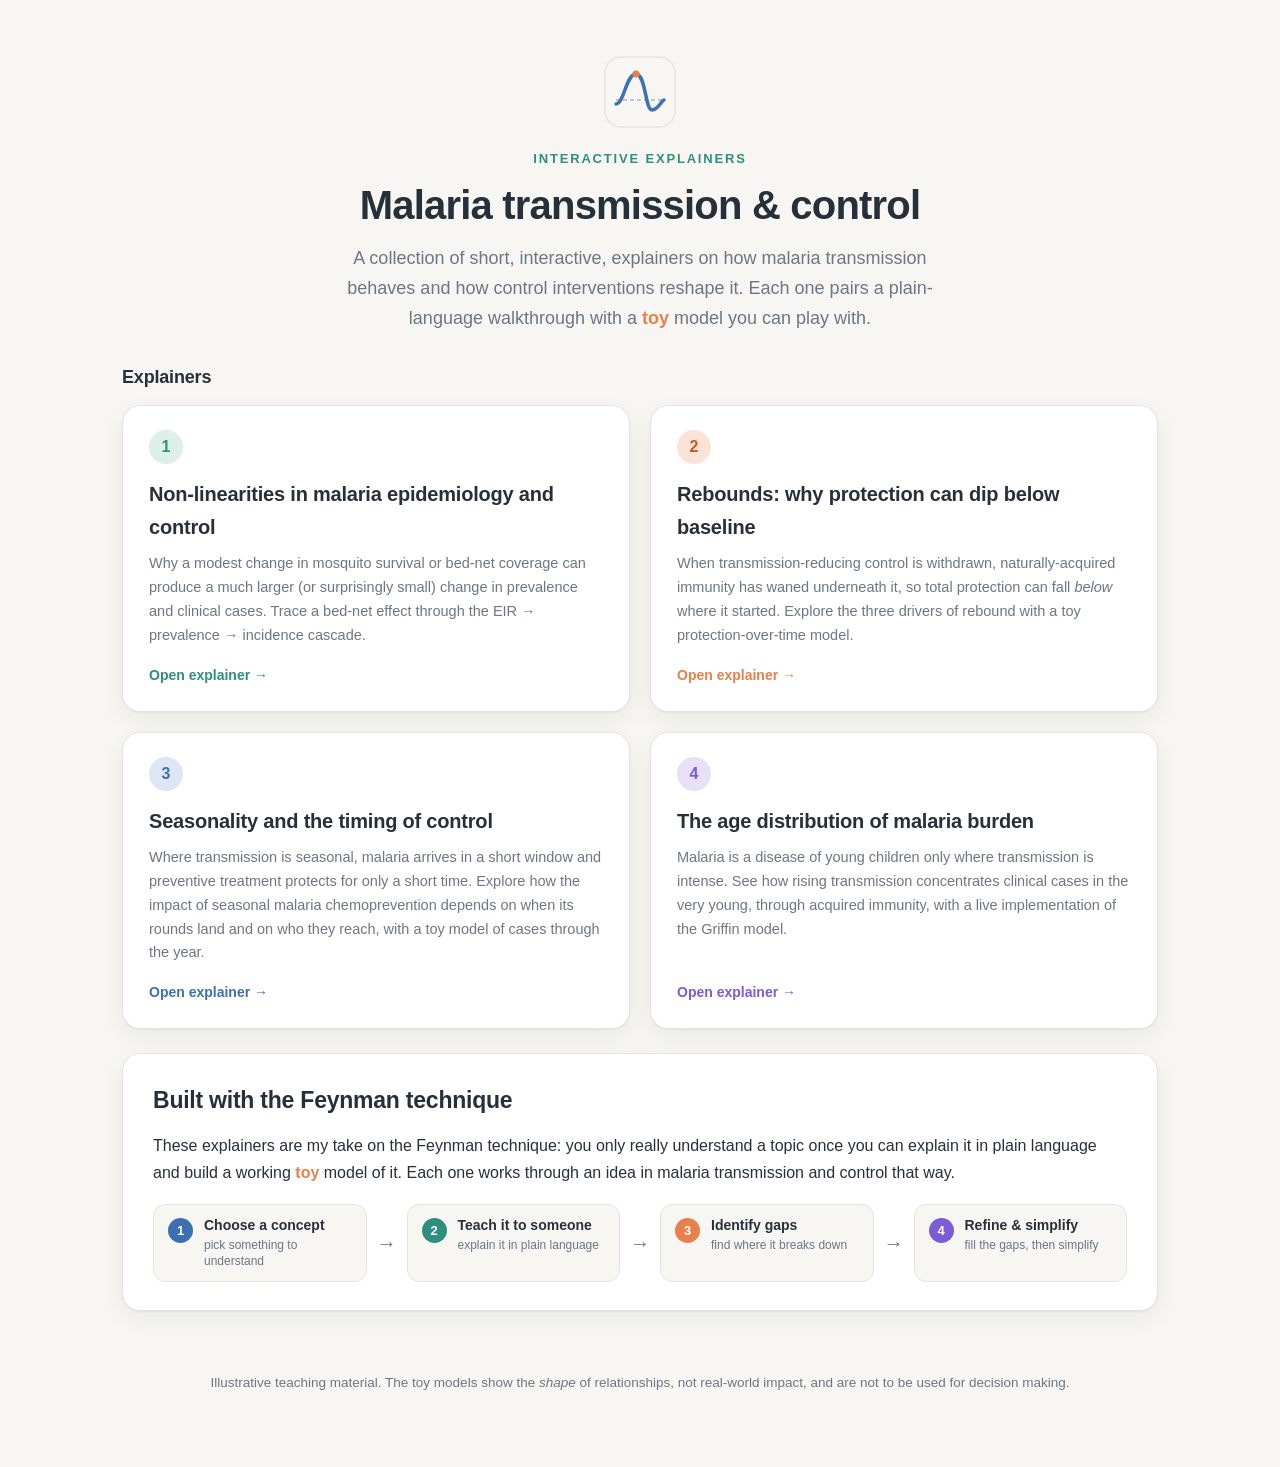
==== index.html @ 275f7ad4 "Add age-distribution explainer (Griffin-model age-burden vs transmission) A fourth interactive expla" ====
<!DOCTYPE html>
<html lang="en">
<head>
<meta charset="UTF-8">
<meta name="viewport" content="width=device-width, initial-scale=1.0">
<title>Malaria modelling explainers</title>
<link rel="icon" href="favicon.svg" type="image/svg+xml">
<link rel="stylesheet" href="styles.css">
</head>
<body>

<header class="hero">
  <svg class="hero-logo" viewBox="0 0 72 72" role="img" aria-label="Malaria explainers logo: a curve rising to a peak then dipping below a baseline">
    <rect x="1" y="1" width="70" height="70" rx="16" fill="none" stroke="var(--line)" stroke-width="1.5"/>
    <line x1="12" y1="44" x2="60" y2="44" stroke="var(--muted)" stroke-width="1.5" stroke-dasharray="4 3" opacity=".5"/>
    <path d="M12,48 C20,48 22,18 32,18 C42,18 41,54 48,54 C54,54 58,44 60,44" fill="none" stroke="var(--blue)" stroke-width="3.5" stroke-linecap="round"/>
    <circle cx="32" cy="18" r="3.6" fill="var(--warm)"/>
  </svg>
  <p class="kicker">Interactive explainers</p>
  <h1>Malaria transmission &amp; control</h1>
  <p class="lede">A collection of short, interactive, explainers on how malaria transmission behaves and how control interventions reshape it. Each one pairs a plain-language walkthrough with a <strong style="color:var(--warm)">toy</strong> model you can play with.</p>
</header>

<div class="wrapwide">

  <h2 class="lessons-h">Explainers</h2>
  <div class="lessons">

    <a class="lesson-card" href="nonlinearities.html">
      <div class="lc-num">1</div>
      <h2>Non-linearities in malaria epidemiology and control</h2>
      <p>Why a modest change in mosquito survival or bed-net coverage can produce a much larger (or surprisingly small) change in prevalence and clinical cases. Trace a bed-net effect through the EIR → prevalence → incidence cascade.</p>
      <span class="go">Open explainer →</span>
    </a>

    <a class="lesson-card warm" href="rebounds.html">
      <div class="lc-num">2</div>
      <h2>Rebounds: why protection can dip below baseline</h2>
      <p>When transmission-reducing control is withdrawn, naturally-acquired immunity has waned underneath it, so total protection can fall <em>below</em> where it started. Explore the three drivers of rebound with a toy protection-over-time model.</p>
      <span class="go">Open explainer →</span>
    </a>

    <a class="lesson-card blue" href="seasonality.html">
      <div class="lc-num">3</div>
      <h2>Seasonality and the timing of control</h2>
      <p>Where transmission is seasonal, malaria arrives in a short window and preventive treatment protects for only a short time. Explore how the impact of seasonal malaria chemoprevention depends on when its rounds land and on who they reach, with a toy model of cases through the year.</p>
      <span class="go">Open explainer →</span>
    </a>

    <a class="lesson-card clin" href="age-distribution.html">
      <div class="lc-num">4</div>
      <h2>The age distribution of malaria burden</h2>
      <p>Malaria is a disease of young children only where transmission is intense. See how rising transmission concentrates clinical cases in the very young, through acquired immunity, with a live implementation of the Griffin model.</p>
      <span class="go">Open explainer →</span>
    </a>

  </div>

  <section class="card" style="margin-top:24px">
    <h2>Built with the Feynman technique</h2>
    <p>These explainers are my take on the Feynman technique: you only really understand a topic once you can explain it in plain language and build a working <strong style="color:var(--warm)">toy</strong> model of it. Each one works through an idea in malaria transmission and control that way.</p>
    <div class="feynman">
      <div class="fstep"><span class="fnum" style="background:var(--blue)">1</span><div><b>Choose a concept</b><span>pick something to understand</span></div></div>
      <div class="farrow">→</div>
      <div class="fstep"><span class="fnum" style="background:var(--accent)">2</span><div><b>Teach it to someone</b><span>explain it in plain language</span></div></div>
      <div class="farrow">→</div>
      <div class="fstep"><span class="fnum" style="background:var(--warm)">3</span><div><b>Identify gaps</b><span>find where it breaks down</span></div></div>
      <div class="farrow">→</div>
      <div class="fstep"><span class="fnum" style="background:var(--clin)">4</span><div><b>Refine &amp; simplify</b><span>fill the gaps, then simplify</span></div></div>
    </div>
  </section>
</div>

<footer>
  <p>Illustrative teaching material. The toy models show the <em>shape</em> of relationships, not real-world impact, and are not to be used for decision making.</p>
</footer>

</body>
</html>
---- styles.css ----
:root{
  --bg:#f7f6f2;
  --card:#ffffff;
  --ink:#26303b;
  --muted:#6b7785;
  --line:#e7e4dc;
  --accent:#2f8f7e;
  --accent-soft:#dcefe9;
  --warm:#e8804b;         /* current-state marker */
  --warm-soft:#fbe3d6;
  --blue:#3d6fb4;         /* transmission / EIR */
  --blue-soft:#dde7f3;
  --clin:#7b5bd6;         /* clinical incidence */
  --clin-soft:#e7e0f7;
  --danger:#d1495b;       /* rebound / dip below baseline */
  --danger-soft:#f6dbe0;
  --shadow:0 1px 2px rgba(20,30,40,.05),0 8px 24px rgba(20,30,40,.06);
  --radius:18px;
  --maxw:760px;
}
*{box-sizing:border-box}
html{scroll-behavior:smooth}
body{margin:0;font-family:-apple-system,BlinkMacSystemFont,"Segoe UI",Roboto,Helvetica,Arial,sans-serif;
  background:var(--bg);color:var(--ink);line-height:1.65;-webkit-font-smoothing:antialiased}
.wrap{max-width:var(--maxw);margin:0 auto;padding:0 22px}
.wrapwide{max-width:1080px;margin:0 auto;padding:0 22px}
header.hero{text-align:center;padding:56px 22px 24px}
.hero-logo{display:block;width:72px;height:72px;margin:0 auto 20px}
.kicker{text-transform:uppercase;letter-spacing:.14em;font-size:13px;font-weight:700;color:var(--accent);margin-bottom:14px}
h1{font-size:clamp(27px,4.6vw,40px);line-height:1.12;margin:0 0 16px;font-weight:800;letter-spacing:-.02em}
.lede{font-size:18px;color:var(--muted);max-width:620px;margin:0 auto}
section{margin:30px 0}
.card{background:var(--card);border:1px solid var(--line);border-radius:var(--radius);
  padding:28px 30px;box-shadow:var(--shadow);margin-bottom:24px}
h2{font-size:23px;margin:0 0 6px;font-weight:750;letter-spacing:-.01em;display:flex;align-items:center;gap:12px}
.num{flex:none;width:34px;height:34px;border-radius:50%;background:var(--accent-soft);color:var(--accent);
  display:grid;place-items:center;font-size:16px;font-weight:800}
h2 + .sub{color:var(--muted);margin:2px 0 18px 46px;font-size:16px}
h3{font-size:15px;font-weight:750;margin:22px 0 4px;letter-spacing:.01em;text-transform:uppercase;
  font-size:12.5px;letter-spacing:.08em;color:var(--accent)}
p{margin:13px 0}
.muted{color:var(--muted)}
.var{font-style:italic;font-family:Georgia,"Times New Roman",serif}
strong{font-weight:700}
canvas{width:100%;display:block}
.pill{display:inline-block;background:var(--accent-soft);color:var(--accent);
  padding:1px 9px;border-radius:999px;font-size:13px;font-weight:700;white-space:nowrap}
.pill.warm{background:var(--warm-soft);color:#c45a25}
.pill.blue{background:var(--blue-soft);color:#345f9c}

.eqline{font-family:Georgia,"Times New Roman",serif;font-size:16px;background:#f4f2ec;border:1px solid var(--line);
  border-radius:10px;padding:14px 16px;margin:16px 0;text-align:center}
.frac{display:inline-flex;flex-direction:column;align-items:center;vertical-align:middle;margin:0 5px}
.frac > span{display:block;padding:1px 10px}
.frac .den{border-top:2px solid var(--ink)}
sup{font-size:.7em}

/* ---- Ross–Macdonald formula (section 1) ---- */
.formula{background:linear-gradient(180deg,#fbfaf7,#f4f2ec);border:1px solid var(--line);border-radius:14px;
  padding:26px 20px;text-align:center;margin:18px 0 8px;font-size:22px}
.eq{display:inline-flex;align-items:center;gap:8px;font-family:Georgia,"Times New Roman",serif}
.r0{display:inline-block;position:relative}
.r0 sub{font-size:.6em;font-style:normal;line-height:0;position:relative;bottom:-.28em;margin-left:1px;
  font-family:-apple-system,"Segoe UI",Roboto,Arial,sans-serif}
.legend{display:grid;grid-template-columns:repeat(auto-fit,minmax(180px,1fr));gap:10px 24px;margin-top:20px;
  list-style:none;padding:0;font-size:15px}
.legend li{display:flex;gap:10px}
.legend .sym{font-family:Georgia,serif;font-style:italic;font-weight:700;color:var(--accent);min-width:24px}
.highlight-term{color:var(--warm);font-weight:700}
.hl-bite{color:var(--warm);font-weight:700}
.caption{font-size:13.5px;color:var(--muted);margin-top:14px}
.chartbox{float:right;width:330px;max-width:46%;margin:2px 0 10px 22px}
.chartbox .caption{margin-top:6px;font-size:12px}
@media(max-width:560px){.chartbox{float:none;width:100%;max-width:none;margin:10px 0}}
/* concept 2: text and the decay chart as two balanced columns, so a short body
   doesn't leave a tall gap beside the floated chart. Stacks below 760px, where a
   two-column split would leave the text column too narrow to read comfortably. */
.c2cols{display:grid;grid-template-columns:1fr 300px;gap:26px;align-items:center}
.c2cols .chartbox{float:none;width:auto;max-width:none;margin:0}
@media(max-width:760px){
  .c2cols{grid-template-columns:1fr;gap:4px}
  .c2cols .chartbox{max-width:420px;margin-top:8px}
}

/* ---- controls ---- */
.controls{display:grid;grid-template-columns:1fr 1fr;gap:16px;margin-bottom:4px}
@media(max-width:620px){.controls{grid-template-columns:1fr}}
.slider-block{border-radius:14px;padding:16px 20px}
.slider-block.eir{background:var(--blue-soft)}
.slider-block.cov{background:var(--accent-soft)}
.slider-top{display:flex;justify-content:space-between;align-items:baseline;margin-bottom:8px}
.slider-top .label{font-weight:700;font-size:15px}
.slider-top .val{font-size:26px;font-weight:800}
.slider-block.eir .val{color:var(--blue)}
.slider-block.cov .val{color:var(--accent)}
.slider-sub{font-size:12.5px;margin-top:6px}
input[type=range]{-webkit-appearance:none;appearance:none;width:100%;height:8px;border-radius:999px;outline:none;margin:4px 0}
input[type=range]::-webkit-slider-thumb{-webkit-appearance:none;appearance:none;width:24px;height:24px;border-radius:50%;
  background:#fff;cursor:pointer;box-shadow:0 2px 6px rgba(0,0,0,.18)}
input[type=range]::-moz-range-thumb{width:20px;height:20px;border-radius:50%;background:#fff;cursor:pointer}
input[type=range]:focus-visible{outline:2px solid var(--ink);outline-offset:4px}
#eir0{background:linear-gradient(90deg,var(--blue) 0%,var(--blue) var(--fill,0%),#c7d6ec var(--fill,0%),#c7d6ec 100%)}
#eir0::-webkit-slider-thumb{border:3px solid var(--blue)} #eir0::-moz-range-thumb{border:3px solid var(--blue)}
#use{background:linear-gradient(90deg,var(--accent) 0%,var(--accent) var(--fill,0%),#c7e0d8 var(--fill,0%),#c7e0d8 100%)}
#use::-webkit-slider-thumb{border:3px solid var(--accent)} #use::-moz-range-thumb{border:3px solid var(--accent)}

.readouts{display:grid;grid-template-columns:repeat(auto-fit,minmax(140px,1fr));gap:12px;margin:18px 0 4px}
.readout{background:var(--bg);border:1px solid var(--line);border-radius:12px;padding:12px 14px;text-align:center}
.readout .v{font-size:23px;font-weight:800;line-height:1.1}
.readout .l{font-size:12px;color:var(--muted);margin-top:3px}

.plots{display:grid;grid-template-columns:repeat(3,1fr);gap:16px 18px;margin-top:22px;align-items:start}
@media(max-width:860px){.plots{grid-template-columns:repeat(2,1fr);gap:22px}}
@media(max-width:520px){.plots{grid-template-columns:1fr}}
.panel{min-width:0}
.panel-h{font-size:14px;font-weight:750;margin:0 0 4px;display:flex;align-items:center;gap:8px}
.panel-h .step{flex:none;width:22px;height:22px;border-radius:50%;display:grid;place-items:center;
  font-size:12px;font-weight:800;color:#fff}
.pcap{font-size:12px;color:var(--muted);margin:8px 0 0;line-height:1.5}
.note{font-size:13.5px;color:var(--muted);border-left:3px solid var(--line);padding:6px 0 6px 14px;margin:18px 0;line-height:1.6}
.note p{margin:8px 0}
.note ul{margin:8px 0;padding-left:18px}
.note ol.refs{margin:8px 0 0;padding-left:22px}
.note ol.refs li{margin:0 0 7px}
.note li{margin:6px 0}
.note strong{color:var(--ink)}
footer{text-align:center;padding:24px 22px 60px;color:var(--muted);font-size:13.5px}
a{color:var(--accent)}
sup.cite{line-height:0}
sup.cite a{text-decoration:none;font-weight:700;padding:0 1px}

/* ============================================================
   Hub landing page (index.html)
   ============================================================ */
.lessons{display:grid;grid-template-columns:repeat(2,1fr);gap:20px;margin-top:8px}
@media(max-width:720px){.lessons{grid-template-columns:1fr}}
a.lesson-card{display:flex;flex-direction:column;text-decoration:none;color:inherit;
  background:var(--card);border:1px solid var(--line);border-radius:var(--radius);
  padding:24px 26px;box-shadow:var(--shadow);transition:transform .12s ease,box-shadow .12s ease}
a.lesson-card:hover{transform:translateY(-3px);box-shadow:0 2px 4px rgba(20,30,40,.06),0 14px 34px rgba(20,30,40,.10)}
.lesson-card .lc-num{width:34px;height:34px;border-radius:50%;background:var(--accent-soft);color:var(--accent);
  display:grid;place-items:center;font-size:16px;font-weight:800;margin-bottom:14px}
.lesson-card h2{font-size:20px;display:block;margin:0 0 8px}
.lesson-card p{font-size:14.5px;color:var(--muted);margin:0 0 16px}
.lesson-card .go{margin-top:auto;font-weight:700;color:var(--accent);font-size:14px}
.lesson-card.soon{opacity:.7;cursor:default;box-shadow:none;border-style:dashed}
.lesson-card.soon:hover{transform:none;box-shadow:none}
.lesson-card.soon .lc-num{background:var(--line);color:var(--muted)}
.lesson-card.warm .lc-num{background:var(--warm-soft);color:#c45a25}
.lesson-card.warm .go{color:var(--warm)}
.lesson-card.blue .lc-num{background:var(--blue-soft);color:var(--blue)}
.lesson-card.blue .go{color:var(--blue)}
.lesson-card.clin .lc-num{background:var(--clin-soft);color:var(--clin)}
.lesson-card.clin .go{color:var(--clin)}
.crumb{max-width:1080px;margin:0 auto;padding:18px 22px 0}
.crumb a{font-weight:700;font-size:14px;text-decoration:none}
.lessons-h{font-size:18px;margin:6px 0 12px;color:var(--ink)}

/* Feynman-technique flow schematic */
.feynman{display:flex;align-items:stretch;gap:10px;margin-top:18px}
.fstep{flex:1 1 0;min-width:0;display:flex;gap:11px;align-items:flex-start;
  background:var(--bg);border:1px solid var(--line);border-radius:12px;padding:12px 14px}
.fstep b{display:block;font-size:14px;line-height:1.25}
.fstep div span{display:block;font-size:12px;color:var(--muted);margin-top:2px;line-height:1.35}
.fstep .fnum{flex:none;width:25px;height:25px;border-radius:50%;display:grid;place-items:center;
  line-height:1;font-weight:800;font-size:13px;color:#fff;margin-top:1px}
.farrow{flex:none;display:flex;align-items:center;color:var(--muted);font-size:20px;font-weight:700}
@media(max-width:760px){
  .feynman{flex-direction:column;align-items:stretch}
  .fstep{flex:0 0 auto}
  .farrow{transform:rotate(90deg);align-self:center;margin:-2px 0}
}

/* ============================================================
   Rebounds lesson (rebounds.html)
   ============================================================ */
/* triangle diagram */
.triangle-wrap{margin:14px 0 4px}
.triangle-wrap svg{width:100%;height:auto;display:block;max-width:680px;margin:0 auto}
.tri-corner{cursor:pointer;outline:none}
.tri-corner text{font-family:-apple-system,"Segoe UI",Roboto,Arial,sans-serif}
.tri-corner:hover .tri-lab,.tri-corner:focus-visible .tri-lab{text-decoration:underline}
.tri-lab{font-size:18px;font-weight:800}
.tri-sub{font-size:13.5px;font-weight:500;fill:var(--muted)}

/* clean fact list for the driver mechanisms */
.facts{margin:12px 0;padding-left:20px}
.facts li{margin:8px 0;line-height:1.6}
.facts li b{color:var(--ink)}

/* three-column control grid (collapses on tablet/phone) */
.controls.controls3{grid-template-columns:1fr 1fr 1fr;align-items:start}
@media(max-width:760px){.controls.controls3{grid-template-columns:1fr}}

/* rebound slider colours */
.slider-block.base{background:var(--blue-soft)}
.slider-block.ctrl{background:var(--accent-soft)}
.slider-block.loss{background:var(--warm-soft)}
.slider-block.base .val{color:var(--blue)}
.slider-block.ctrl .val{color:var(--accent)}
.slider-block.loss .val{color:#c45a25}
.subslider{margin-top:14px}
.subslider .slider-top .val{font-size:20px}
#trans{background:linear-gradient(90deg,var(--blue) 0%,var(--blue) var(--fill,0%),#c7d6ec var(--fill,0%),#c7d6ec 100%)}
#trans::-webkit-slider-thumb{border:3px solid var(--blue)} #trans::-moz-range-thumb{border:3px solid var(--blue)}
#strength,#duration{background:linear-gradient(90deg,var(--accent) 0%,var(--accent) var(--fill,0%),#c7e0d8 var(--fill,0%),#c7e0d8 100%)}
#strength::-webkit-slider-thumb,#duration::-webkit-slider-thumb{border:3px solid var(--accent)}
#strength::-moz-range-thumb,#duration::-moz-range-thumb{border:3px solid var(--accent)}
#loss{background:linear-gradient(90deg,var(--warm) 0%,var(--warm) var(--fill,0%),#f4cdb6 var(--fill,0%),#f4cdb6 100%)}
#loss::-webkit-slider-thumb{border:3px solid var(--warm)} #loss::-moz-range-thumb{border:3px solid var(--warm)}

/* rebound indicator box */
.rebound-indicator{display:flex;align-items:center;gap:14px;margin:18px 0 4px;
  border:1px solid var(--line);border-radius:14px;padding:16px 20px;background:var(--bg);
  transition:background .15s ease,border-color .15s ease}
@media(max-width:520px){.rebound-indicator{flex-direction:column;align-items:flex-start;gap:8px}}
.rebound-indicator.lvl-none{background:var(--accent-soft);border-color:#bfe0d8}
.rebound-indicator.lvl-mild{background:var(--warm-soft);border-color:#f1c4a8}
.rebound-indicator.lvl-strong{background:var(--danger-soft);border-color:#e9b6bf}
.rebound-indicator .rb-msg{font-size:15px;font-weight:600}
.rebound-indicator.lvl-none .rb-msg{color:var(--accent)}
.rebound-indicator.lvl-mild .rb-msg{color:#c45a25}
.rebound-indicator.lvl-strong .rb-msg{color:var(--danger)}
.rebound-chip{display:inline-block;font-size:14px;font-weight:800;padding:6px 16px;border-radius:999px;white-space:nowrap;flex:none}
.chip-none{background:#fff;color:var(--accent)}
.chip-mild{background:#fff;color:#c45a25}
.chip-strong{background:#fff;color:var(--danger)}

/* chart panel labels */
.chart-label{font-size:13px;font-weight:750;color:var(--ink);margin:20px 0 4px}
.chart-label .muted{font-weight:500}

/* side-by-side chart panels */
.chart-grid{display:grid;grid-template-columns:1fr 1fr;gap:8px 26px;align-items:start;margin-top:6px}
@media(max-width:760px){.chart-grid{grid-template-columns:1fr}}
.chart-grid .chart-label{margin-top:6px}

/* legend swatches */
.rb-legend{display:flex;flex-wrap:wrap;gap:6px 18px;font-size:13px;margin:14px 0 0}
.rb-legend span{display:inline-flex;align-items:center;gap:7px}
.rb-legend i{width:14px;height:14px;border-radius:4px;display:inline-block}

/* ============================================================
   Seasonality lesson (seasonality.html)
   ============================================================ */
/* three control blocks: season (blue), SMC schedule (accent), coverage (warm) */
.slider-block.season{background:var(--blue-soft)}
.slider-block.smc{background:var(--accent-soft)}
.slider-block.cover{background:var(--warm-soft)}
.slider-block.season .val{color:var(--blue)}
.slider-block.smc .val{color:var(--accent)}
.slider-block.cover .val{color:#c45a25}
/* the seasonality value is a word ("highly seasonal"), not a number: keep it on one
   line at a size that sits with the label rather than dwarfing it */
.slider-block.season > .slider-top .val{font-size:16px;white-space:nowrap}
#seasonality,#peakday{background:linear-gradient(90deg,var(--blue) 0%,var(--blue) var(--fill,0%),#c7d6ec var(--fill,0%),#c7d6ec 100%)}
#seasonality::-webkit-slider-thumb,#peakday::-webkit-slider-thumb{border:3px solid var(--blue)}
#seasonality::-moz-range-thumb,#peakday::-moz-range-thumb{border:3px solid var(--blue)}
#nrounds,#spacing,#firstround{background:linear-gradient(90deg,var(--accent) 0%,var(--accent) var(--fill,0%),#c7e0d8 var(--fill,0%),#c7e0d8 100%)}
#nrounds::-webkit-slider-thumb,#spacing::-webkit-slider-thumb,#firstround::-webkit-slider-thumb{border:3px solid var(--accent)}
#nrounds::-moz-range-thumb,#spacing::-moz-range-thumb,#firstround::-moz-range-thumb{border:3px solid var(--accent)}
#coverage{background:linear-gradient(90deg,var(--warm) 0%,var(--warm) var(--fill,0%),#f4cdb6 var(--fill,0%),#f4cdb6 100%)}
#coverage::-webkit-slider-thumb{border:3px solid var(--warm)} #coverage::-moz-range-thumb{border:3px solid var(--warm)}

/* segmented "who is reached" toggle */
/* visually hidden, still announced by screen readers (used for debounced readout updates) */
.sr-only{position:absolute;width:1px;height:1px;padding:0;margin:-1px;overflow:hidden;clip:rect(0,0,0,0);white-space:nowrap;border:0}
.seg-label{font-size:15px;font-weight:700;margin:16px 0 6px;color:var(--ink)}
.seg{display:flex;gap:4px;background:rgba(255,255,255,.7);border:1px solid #f0c9b3;
  border-radius:10px;padding:4px}
.seg-btn{flex:1 1 0;min-width:0;border:none;background:transparent;cursor:pointer;
  font-family:inherit;font-size:12.5px;font-weight:700;color:var(--muted);
  padding:8px 6px;border-radius:7px;line-height:1.2;transition:background .12s ease,color .12s ease}
.seg-btn:hover{background:rgba(255,255,255,.6);color:#c45a25}
.seg-btn.active{background:#fff;color:#c45a25;box-shadow:0 1px 3px rgba(20,30,40,.14)}
.seg-btn:focus-visible{outline:2px solid var(--warm);outline-offset:2px}

/* "optimise timing" button: searches start-day + spacing for maximum cases averted */
.opt-btn{margin-top:14px;width:100%;border:none;cursor:pointer;font-family:inherit;
  font-size:13px;font-weight:700;color:#fff;background:var(--accent);
  padding:10px 12px;border-radius:9px;line-height:1.2;
  transition:filter .12s ease,opacity .12s ease}
.opt-btn:hover{filter:brightness(.93)}
.opt-btn:disabled{opacity:.6;cursor:default}
.opt-btn:focus-visible{outline:2px solid var(--accent);outline-offset:2px}
/* pulse the "cases averted" readout when the search settles */
@keyframes readoutFlash{0%{transform:scale(1)}40%{transform:scale(1.12)}100%{transform:scale(1)}}
.readout.flash{animation:readoutFlash .5s ease}

/* ============================================================
   Age-distribution explainer (age-distribution.html)
   ============================================================ */
/* single transmission-intensity slider (blue). A distinct class from .eir so the word-value
   sizing here does not affect the numeric .eir slider on the nonlinearities page. */
.slider-block.intensity{background:var(--blue-soft)}
.slider-block.intensity .val{color:var(--blue);font-size:16px;white-space:nowrap}
#intensity{background:linear-gradient(90deg,var(--blue) 0%,var(--blue) var(--fill,0%),#c7d6ec var(--fill,0%),#c7d6ec 100%)}
#intensity::-webkit-slider-thumb{border:3px solid var(--blue)} #intensity::-moz-range-thumb{border:3px solid var(--blue)}
/* U5 / 5-15 / 15+ case-share bar (second visualisation) */
.agebar{display:flex;height:46px;border-radius:12px;overflow:hidden;border:1px solid var(--line);margin:6px 0 0}
.agebar .seg{display:flex;align-items:center;justify-content:center;color:#fff;font-weight:800;font-size:14px;
  min-width:0;overflow:hidden;white-space:nowrap;transition:width .18s ease;
  text-shadow:0 1px 2px rgba(0,0,0,.35)}   /* lift the white % labels clear of WCAG AA on the mid-tone bands */
.agebar .seg + .seg{border-left:1px solid #fff}   /* crisp divider between adjacent bands */
.agebar .seg.u5{background:#c45a25}                /* darker warm: clears white-text contrast, matches the U5 readout */
.agebar .seg.mid{background:var(--accent)}
.agebar .seg.ad{background:var(--blue)}
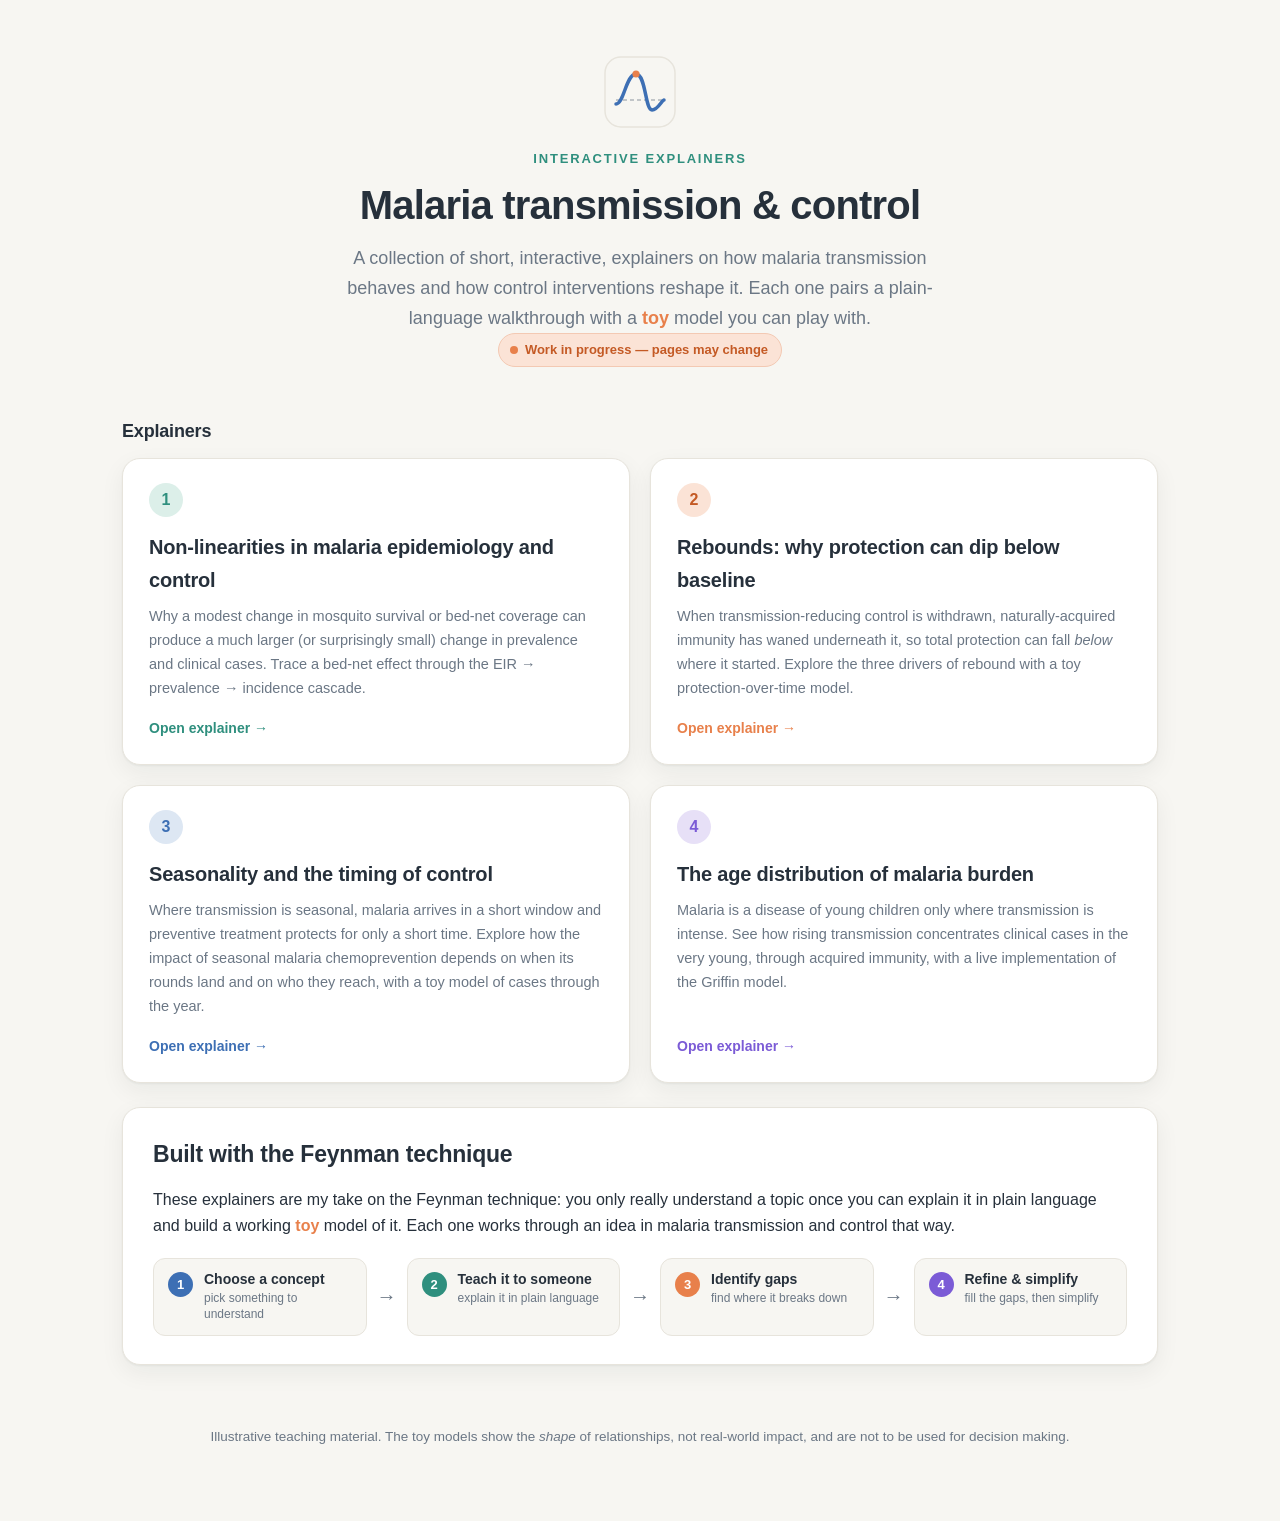
==== commit 07595f69: "Flag work-in-progress status and mark the toy models as illustrative Add a "Work in progress — pages" ====
--- a/index.html
+++ b/index.html
@@ -19,6 +19,9 @@
   <p class="kicker">Interactive explainers</p>
   <h1>Malaria transmission &amp; control</h1>
   <p class="lede">A collection of short, interactive, explainers on how malaria transmission behaves and how control interventions reshape it. Each one pairs a plain-language walkthrough with a <strong style="color:var(--warm)">toy</strong> model you can play with.</p>
+  <a class="wip-badge" href="https://github.com/pwinskill/malaria-explainers/commits/main" target="_blank" rel="noopener" title="These explainers are actively being worked on — see the latest changes on GitHub">
+    <span class="dot" aria-hidden="true"></span>Work in progress — pages may change
+  </a>
 </header>
 
 <div class="wrapwide">
--- a/styles.css
+++ b/styles.css
@@ -48,6 +48,32 @@
 .pill.warm{background:var(--warm-soft);color:#c45a25}
 .pill.blue{background:var(--blue-soft);color:#345f9c}
 
+/* work-in-progress status badge (landing hero): a soft-warm pill with a live dot */
+.wip-badge{display:inline-flex;align-items:center;gap:7px;margin:0 auto 20px;
+  background:var(--warm-soft);color:#c45a25;border:1px solid #f3c9b3;
+  padding:5px 13px 5px 11px;border-radius:999px;font-size:13px;font-weight:700;
+  text-decoration:none;white-space:nowrap;transition:filter .15s}
+.wip-badge:hover{filter:brightness(.97)}
+.wip-badge .dot{width:8px;height:8px;border-radius:50%;background:var(--warm);flex:none;
+  box-shadow:0 0 0 0 rgba(232,128,75,.55);animation:wipPulse 2.4s ease-out infinite}
+@keyframes wipPulse{0%{box-shadow:0 0 0 0 rgba(232,128,75,.5)}
+  70%{box-shadow:0 0 0 7px rgba(232,128,75,0)}100%{box-shadow:0 0 0 0 rgba(232,128,75,0)}}
+@media (prefers-reduced-motion:reduce){.wip-badge .dot{animation:none}}
+
+/* illustrative-only tag pinned to each explainer's interactive toy card */
+.card.toy{position:relative}
+.toy-tag{position:absolute;top:26px;right:28px;z-index:2;
+  display:inline-flex;align-items:center;gap:6px;
+  background:var(--warm-soft);color:#c45a25;border:1px solid #f3c9b3;
+  padding:3px 11px;border-radius:999px;font-size:11.5px;font-weight:700;
+  letter-spacing:.01em;white-space:nowrap}
+.toy-tag::before{content:"";width:6px;height:6px;border-radius:50%;background:var(--warm);flex:none}
+.card.toy > h2{padding-right:240px}
+@media(max-width:640px){
+  .toy-tag{position:static;margin:0 0 12px}
+  .card.toy > h2{padding-right:0}
+}
+
 .eqline{font-family:Georgia,"Times New Roman",serif;font-size:16px;background:#f4f2ec;border:1px solid var(--line);
   border-radius:10px;padding:14px 16px;margin:16px 0;text-align:center}
 .frac{display:inline-flex;flex-direction:column;align-items:center;vertical-align:middle;margin:0 5px}
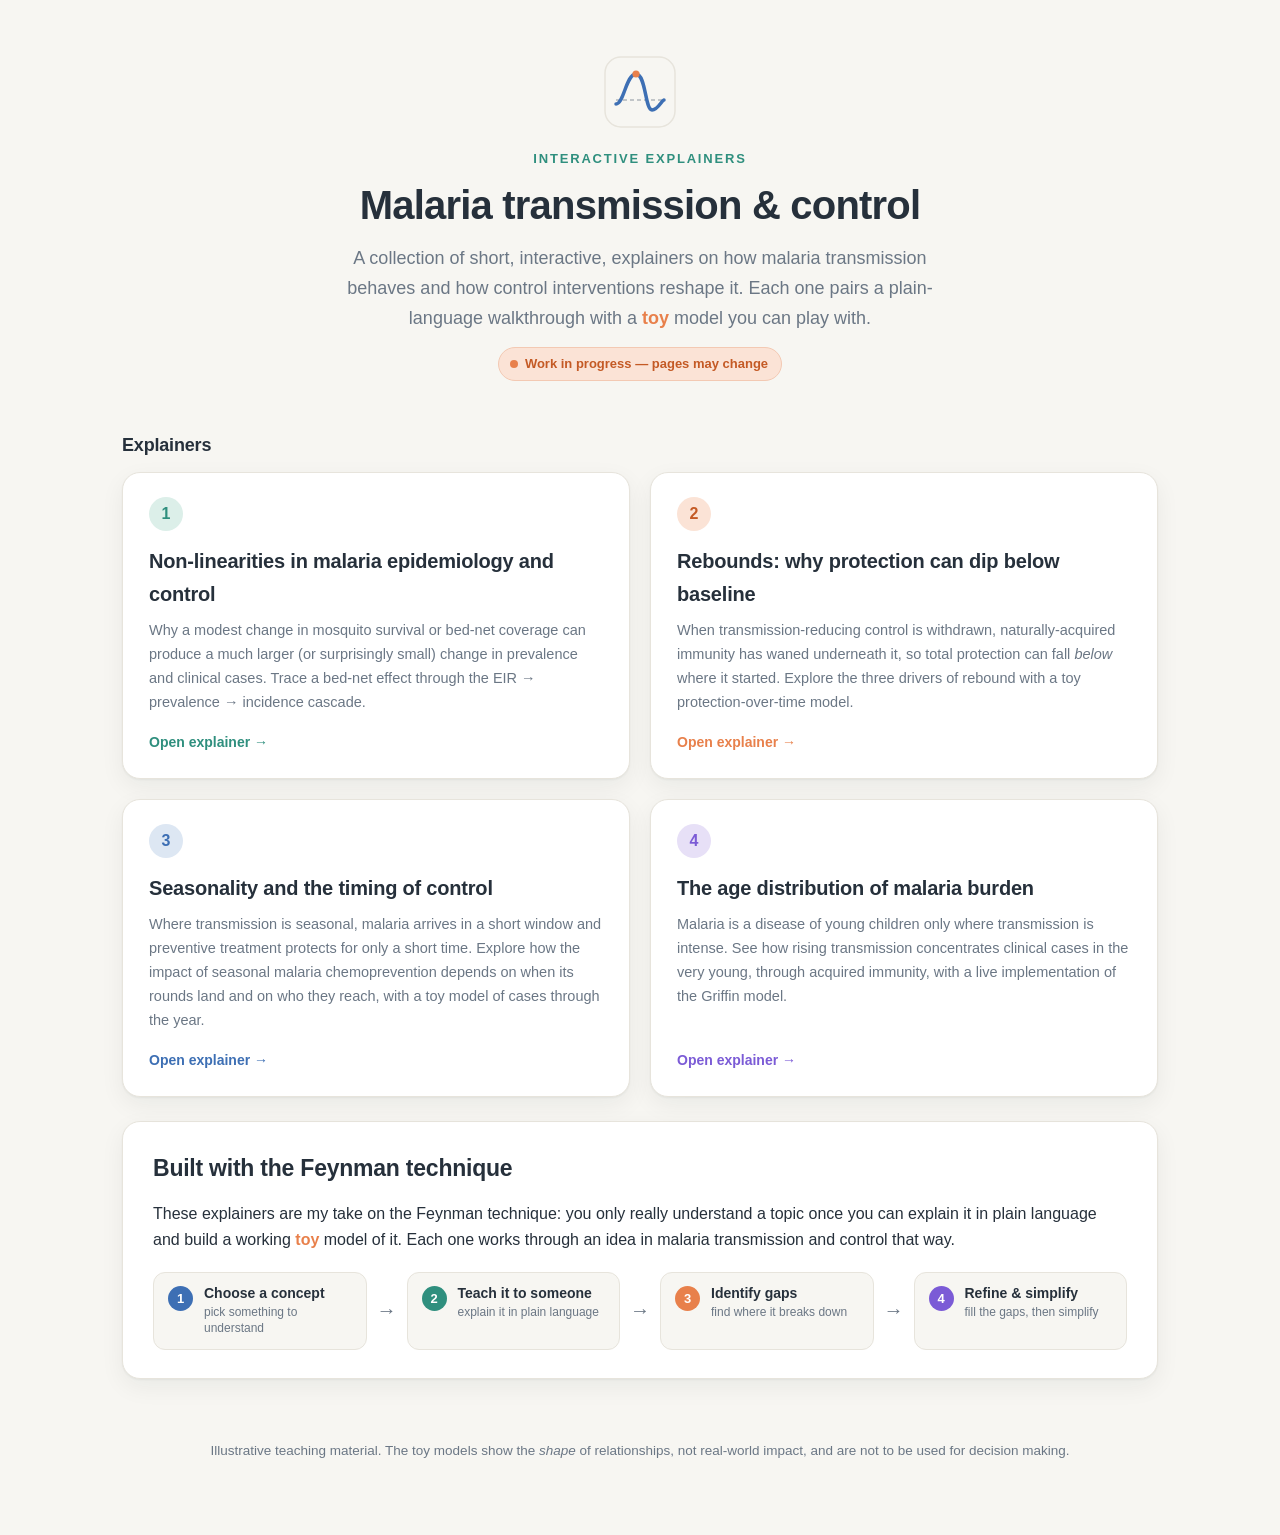
==== commit ec953b84: "Add GoatCounter visitor analytics to all pages Insert the GoatCounter beacon snippet into the <head>" ====
--- a/index.html
+++ b/index.html
@@ -6,6 +6,9 @@
 <title>Malaria modelling explainers</title>
 <link rel="icon" href="favicon.svg" type="image/svg+xml">
 <link rel="stylesheet" href="styles.css">
+<!-- GoatCounter: privacy-friendly, cookieless visitor counts -->
+<script data-goatcounter="https://pwinskill.goatcounter.com/count"
+        async src="//gc.zgo.at/count.js"></script>
 </head>
 <body>
 
--- a/styles.css
+++ b/styles.css
@@ -49,7 +49,7 @@
 .pill.blue{background:var(--blue-soft);color:#345f9c}
 
 /* work-in-progress status badge (landing hero): a soft-warm pill with a live dot */
-.wip-badge{display:inline-flex;align-items:center;gap:7px;margin:0 auto 20px;
+.wip-badge{display:inline-flex;align-items:center;gap:7px;margin:14px auto 20px;
   background:var(--warm-soft);color:#c45a25;border:1px solid #f3c9b3;
   padding:5px 13px 5px 11px;border-radius:999px;font-size:13px;font-weight:700;
   text-decoration:none;white-space:nowrap;transition:filter .15s}
@@ -135,9 +135,16 @@
 .readout .v{font-size:23px;font-weight:800;line-height:1.1}
 .readout .l{font-size:12px;color:var(--muted);margin-top:3px}
 
-.plots{display:grid;grid-template-columns:repeat(3,1fr);gap:16px 18px;margin-top:22px;align-items:start}
+.plots{display:grid;grid-template-columns:repeat(3,1fr);gap:16px 18px;margin-top:14px;align-items:start}
 @media(max-width:860px){.plots{grid-template-columns:repeat(2,1fr);gap:22px}}
 @media(max-width:520px){.plots{grid-template-columns:1fr}}
+/* the coverage-cascade row has only two plots; centre it under the three-wide general row */
+.plots.plots2{grid-template-columns:repeat(2,minmax(0,1fr));max-width:66%;margin-inline:auto}
+@media(max-width:860px){.plots.plots2{max-width:none}}
+@media(max-width:520px){.plots.plots2{grid-template-columns:1fr}}
+/* heading above each plot group */
+.panel-group-h{font-size:14px;font-weight:750;margin:24px 0 0}
+.panel-group-h .muted{font-weight:400}
 .panel{min-width:0}
 .panel-h{font-size:14px;font-weight:750;margin:0 0 4px;display:flex;align-items:center;gap:8px}
 .panel-h .step{flex:none;width:22px;height:22px;border-radius:50%;display:grid;place-items:center;
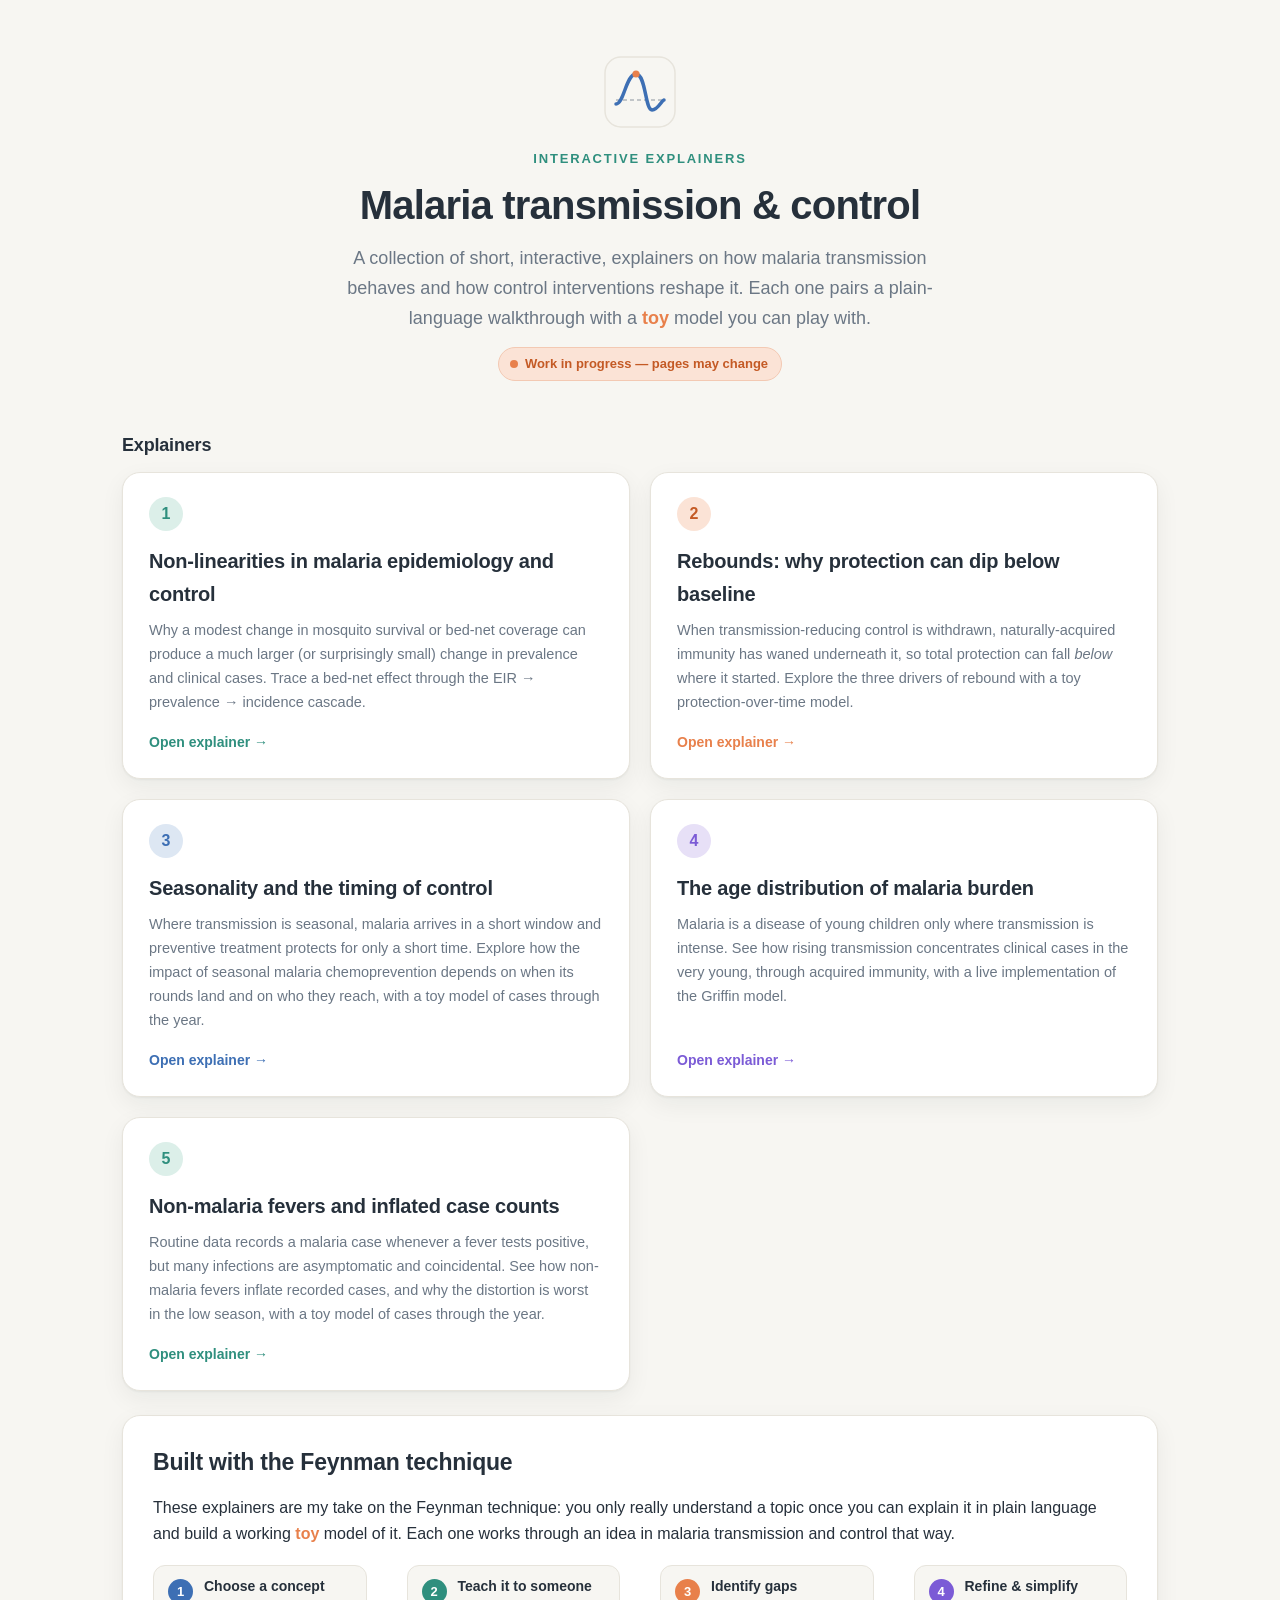
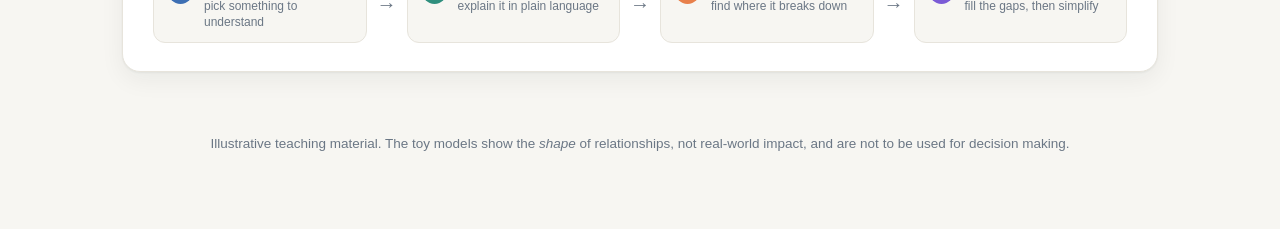
==== commit 044a3564: "Add non-malaria fevers explainer A fifth explainer (nmf.html) on how non-malaria fevers inflate rout" ====
--- a/index.html
+++ b/index.html
@@ -60,6 +60,13 @@
       <span class="go">Open explainer →</span>
     </a>
 
+    <a class="lesson-card" href="nmf.html">
+      <div class="lc-num">5</div>
+      <h2>Non-malaria fevers and inflated case counts</h2>
+      <p>Routine data records a malaria case whenever a fever tests positive, but many infections are asymptomatic and coincidental. See how non-malaria fevers inflate recorded cases, and why the distortion is worst in the low season, with a toy model of cases through the year.</p>
+      <span class="go">Open explainer →</span>
+    </a>
+
   </div>
 
   <section class="card" style="margin-top:24px">
--- a/styles.css
+++ b/styles.css
@@ -329,6 +329,17 @@
 .slider-block.intensity .val{color:var(--blue);font-size:16px;white-space:nowrap}
 #intensity{background:linear-gradient(90deg,var(--blue) 0%,var(--blue) var(--fill,0%),#c7d6ec var(--fill,0%),#c7d6ec 100%)}
 #intensity::-webkit-slider-thumb{border:3px solid var(--blue)} #intensity::-moz-range-thumb{border:3px solid var(--blue)}
+/* ============================================================
+   Non-malaria fevers explainer (nmf.html)
+   ============================================================ */
+/* reuses the .season (blue) and .cover (warm) slider blocks. #seasonality and
+   #peakday are already themed blue in the seasonality block above; add the two
+   new slider ids: transmission intensity (blue) and the fever rate (warm). */
+#endemic{background:linear-gradient(90deg,var(--blue) 0%,var(--blue) var(--fill,0%),#c7d6ec var(--fill,0%),#c7d6ec 100%)}
+#endemic::-webkit-slider-thumb{border:3px solid var(--blue)} #endemic::-moz-range-thumb{border:3px solid var(--blue)}
+#nmf{background:linear-gradient(90deg,var(--warm) 0%,var(--warm) var(--fill,0%),#f4cdb6 var(--fill,0%),#f4cdb6 100%)}
+#nmf::-webkit-slider-thumb{border:3px solid var(--warm)} #nmf::-moz-range-thumb{border:3px solid var(--warm)}
+
 /* U5 / 5-15 / 15+ case-share bar (second visualisation) */
 .agebar{display:flex;height:46px;border-radius:12px;overflow:hidden;border:1px solid var(--line);margin:6px 0 0}
 .agebar .seg{display:flex;align-items:center;justify-content:center;color:#fff;font-weight:800;font-size:14px;
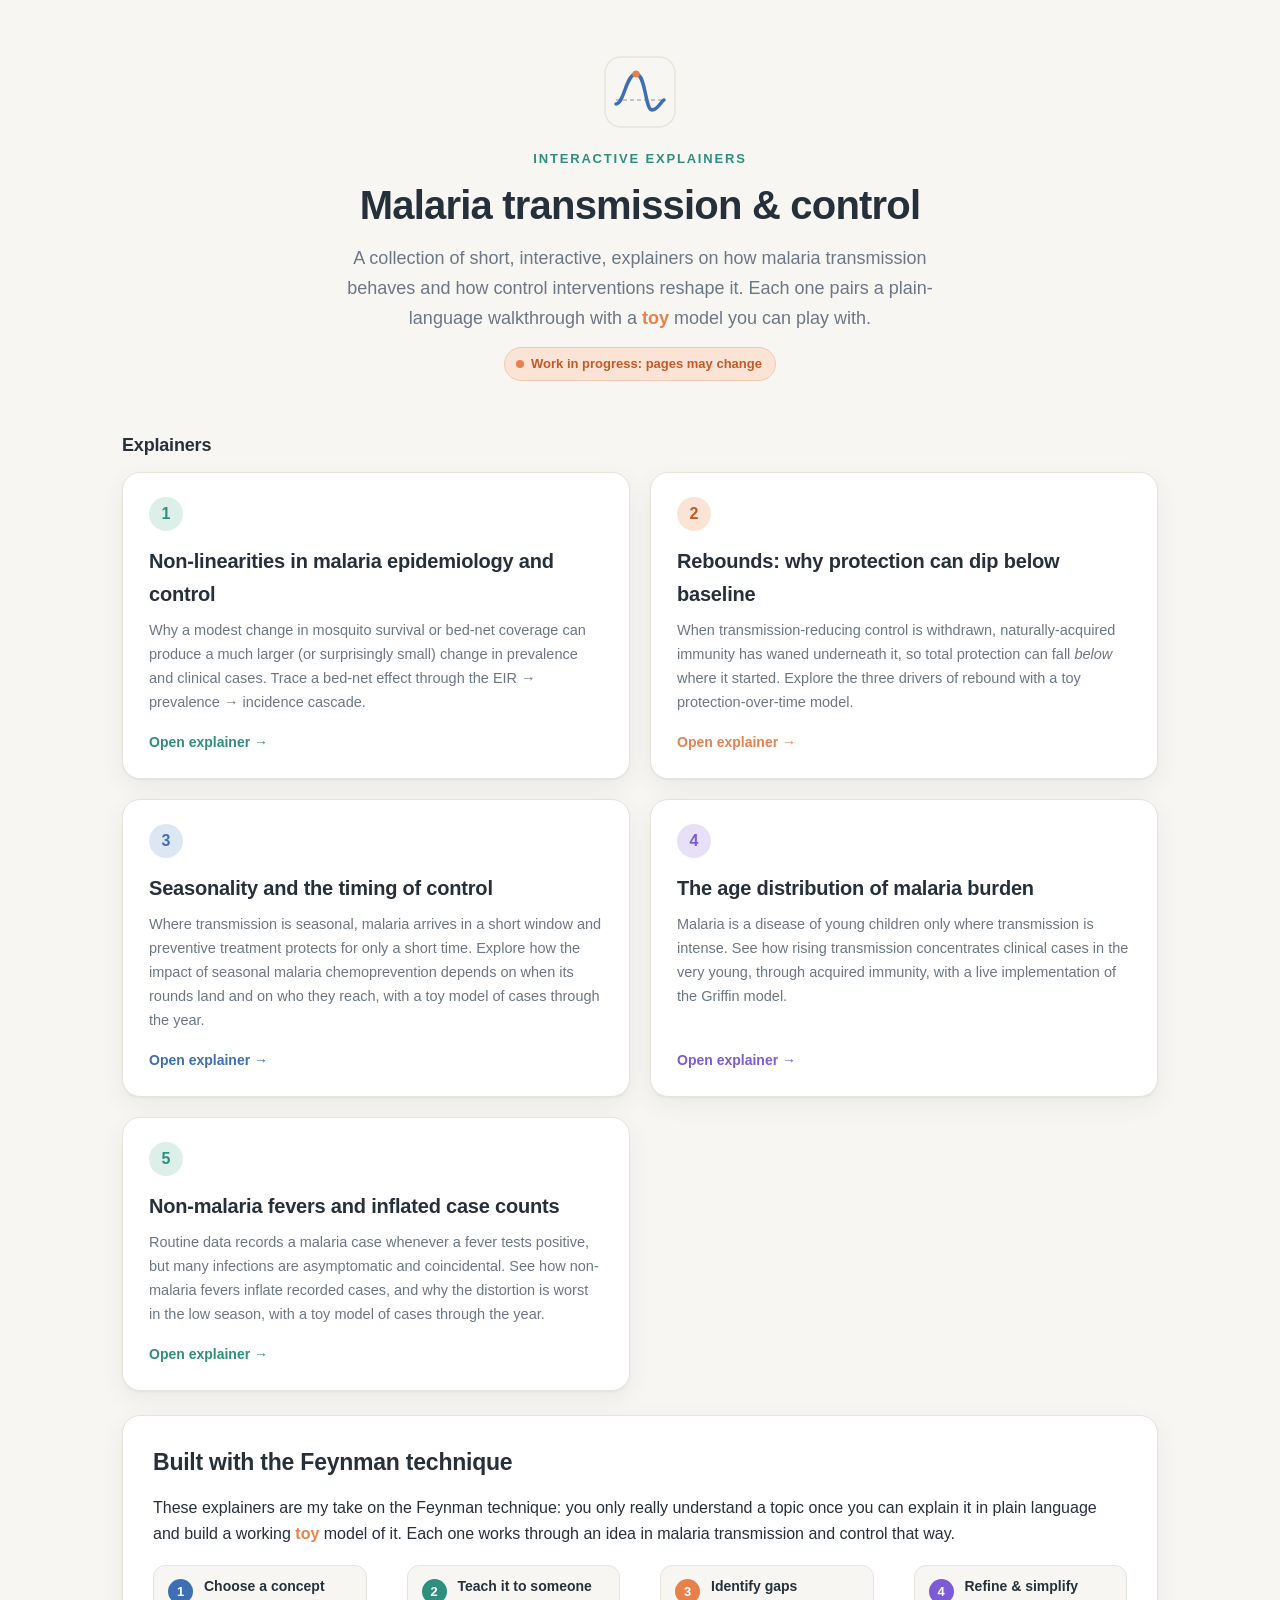
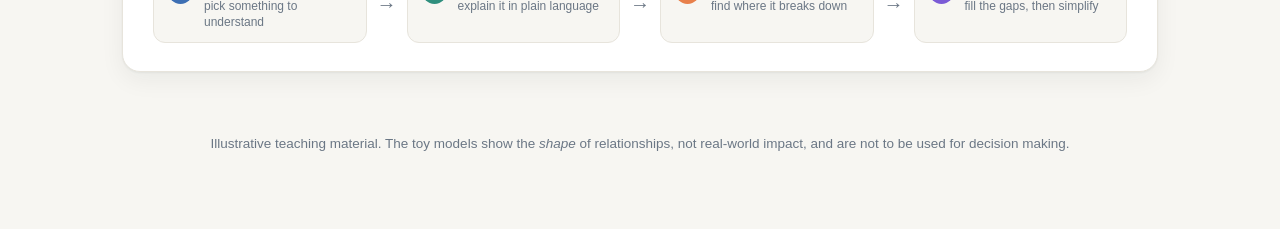
==== commit fdc13978: "Remove em dashes project-wide; add no-em-dash rule Add a global convention to CLAUDE.md: no em dashe" ====
--- a/index.html
+++ b/index.html
@@ -22,8 +22,8 @@
   <p class="kicker">Interactive explainers</p>
   <h1>Malaria transmission &amp; control</h1>
   <p class="lede">A collection of short, interactive, explainers on how malaria transmission behaves and how control interventions reshape it. Each one pairs a plain-language walkthrough with a <strong style="color:var(--warm)">toy</strong> model you can play with.</p>
-  <a class="wip-badge" href="https://github.com/pwinskill/malaria-explainers/commits/main" target="_blank" rel="noopener" title="These explainers are actively being worked on — see the latest changes on GitHub">
-    <span class="dot" aria-hidden="true"></span>Work in progress — pages may change
+  <a class="wip-badge" href="https://github.com/pwinskill/malaria-explainers/commits/main" target="_blank" rel="noopener" title="These explainers are actively being worked on, see the latest changes on GitHub">
+    <span class="dot" aria-hidden="true"></span>Work in progress: pages may change
   </a>
 </header>
 
--- a/styles.css
+++ b/styles.css
@@ -332,13 +332,21 @@
 /* ============================================================
    Non-malaria fevers explainer (nmf.html)
    ============================================================ */
-/* reuses the .season (blue) and .cover (warm) slider blocks. #seasonality and
-   #peakday are already themed blue in the seasonality block above; add the two
-   new slider ids: transmission intensity (blue) and the fever rate (warm). */
-#endemic{background:linear-gradient(90deg,var(--blue) 0%,var(--blue) var(--fill,0%),#c7d6ec var(--fill,0%),#c7d6ec 100%)}
-#endemic::-webkit-slider-thumb{border:3px solid var(--blue)} #endemic::-moz-range-thumb{border:3px solid var(--blue)}
-#nmf{background:linear-gradient(90deg,var(--warm) 0%,var(--warm) var(--fill,0%),#f4cdb6 var(--fill,0%),#f4cdb6 100%)}
-#nmf::-webkit-slider-thumb{border:3px solid var(--warm)} #nmf::-moz-range-thumb{border:3px solid var(--warm)}
+/* reuses the .season (blue) and .cover (warm) slider blocks. #seasonality is
+   already themed blue in the seasonality block above; add the transmission
+   intensity (blue) and the fever rate + treatment seeking (warm) ids. */
+#transmission{background:linear-gradient(90deg,var(--blue) 0%,var(--blue) var(--fill,0%),#c7d6ec var(--fill,0%),#c7d6ec 100%)}
+#transmission::-webkit-slider-thumb{border:3px solid var(--blue)} #transmission::-moz-range-thumb{border:3px solid var(--blue)}
+#nmf,#treat{background:linear-gradient(90deg,var(--warm) 0%,var(--warm) var(--fill,0%),#f4cdb6 var(--fill,0%),#f4cdb6 100%)}
+#nmf::-webkit-slider-thumb,#treat::-webkit-slider-thumb{border:3px solid var(--warm)}
+#nmf::-moz-range-thumb,#treat::-moz-range-thumb{border:3px solid var(--warm)}
+/* the Seasonality sub-slider carries a word value ("highly seasonal"); keep it at the primary
+   value size (16px) so the sub-control does not visually dominate its parent Transmission value.
+   Scoped to .val-word so seasonality.html's own sub-sliders are untouched. */
+.subslider .slider-top .val.val-word{font-size:16px;white-space:nowrap}
+/* the three readout tiles are full sentences: keep them wide enough that the leading line stays on
+   one row (so the big values share a baseline) until the grid collapses to a single column */
+.readouts.ro-sentences{grid-template-columns:repeat(auto-fit,minmax(210px,1fr))}
 
 /* U5 / 5-15 / 15+ case-share bar (second visualisation) */
 .agebar{display:flex;height:46px;border-radius:12px;overflow:hidden;border:1px solid var(--line);margin:6px 0 0}
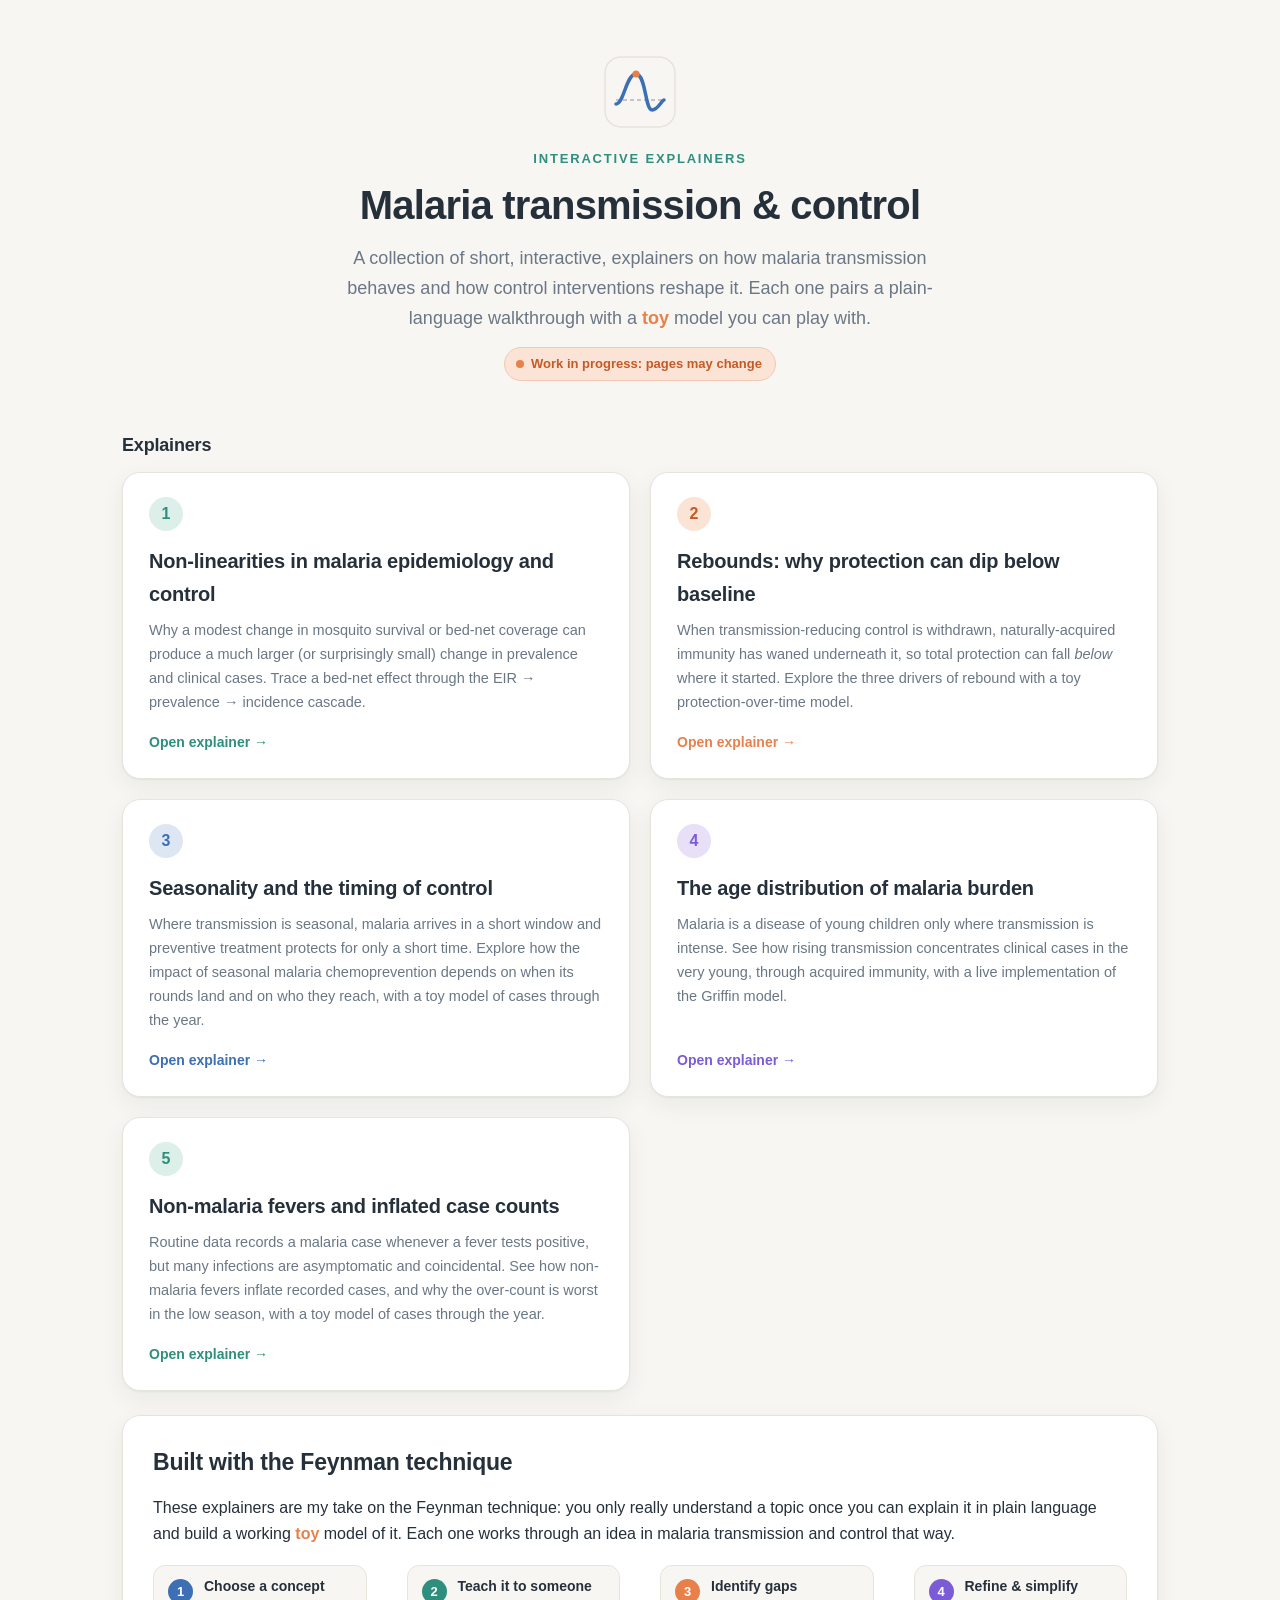
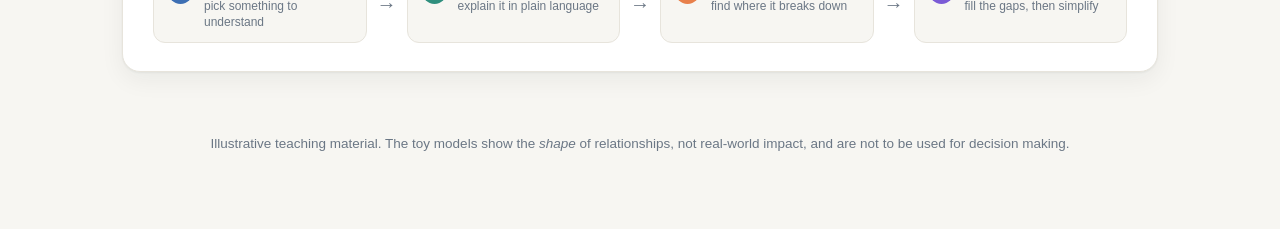
==== commit 273a5706: "Sync hub card and README with the final NMF explainer Card: "distortion" -> "over-count" to match th" ====
--- a/index.html
+++ b/index.html
@@ -63,7 +63,7 @@
     <a class="lesson-card" href="nmf.html">
       <div class="lc-num">5</div>
       <h2>Non-malaria fevers and inflated case counts</h2>
-      <p>Routine data records a malaria case whenever a fever tests positive, but many infections are asymptomatic and coincidental. See how non-malaria fevers inflate recorded cases, and why the distortion is worst in the low season, with a toy model of cases through the year.</p>
+      <p>Routine data records a malaria case whenever a fever tests positive, but many infections are asymptomatic and coincidental. See how non-malaria fevers inflate recorded cases, and why the over-count is worst in the low season, with a toy model of cases through the year.</p>
       <span class="go">Open explainer →</span>
     </a>
 
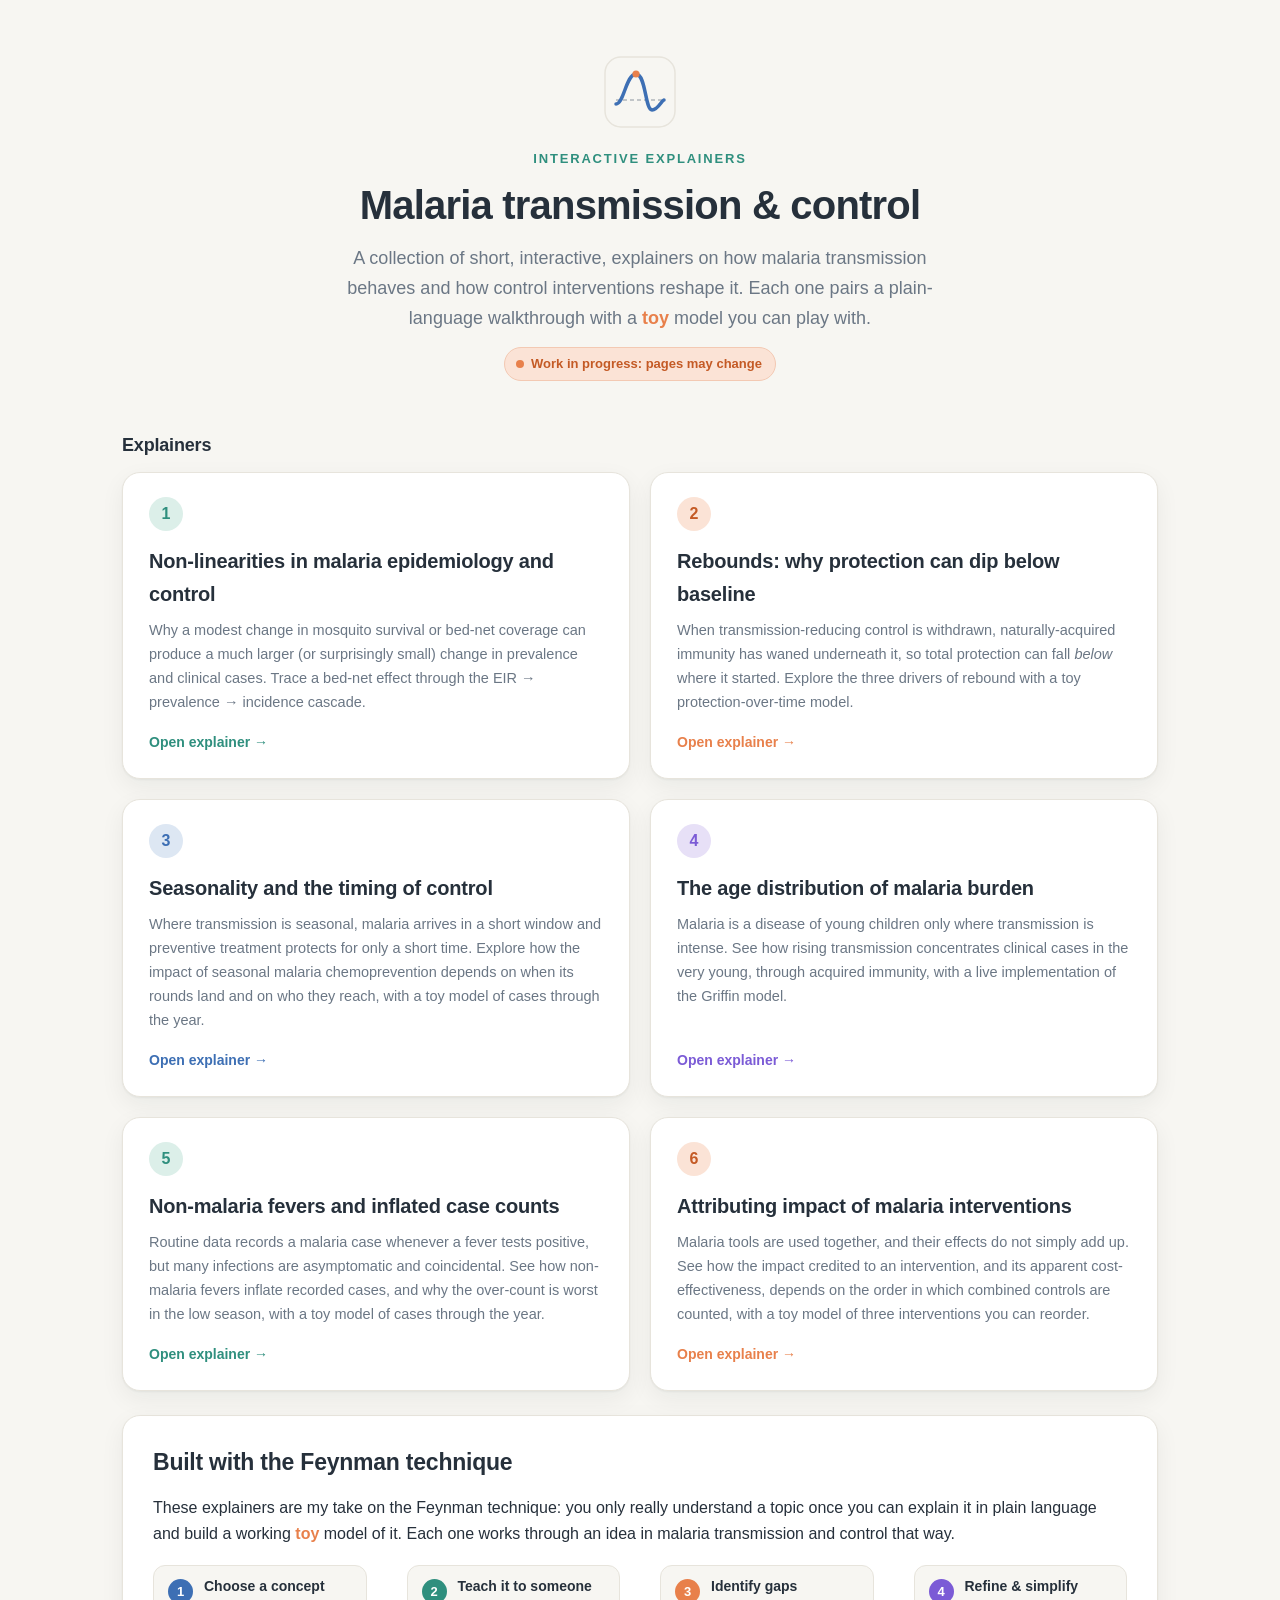
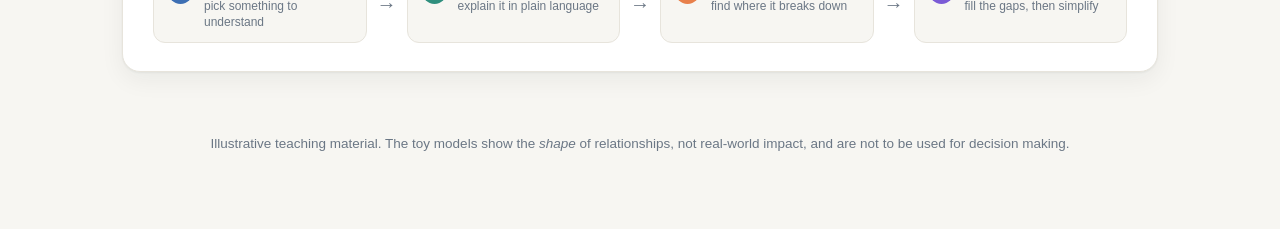
==== commit e5c7bed3: "Add "Attributing impact of malaria interventions" explainer A new interactive explainer on why the i" ====
--- a/index.html
+++ b/index.html
@@ -67,6 +67,13 @@
       <span class="go">Open explainer →</span>
     </a>
 
+    <a class="lesson-card warm" href="attribution.html">
+      <div class="lc-num">6</div>
+      <h2>Attributing impact of malaria interventions</h2>
+      <p>Malaria tools are used together, and their effects do not simply add up. See how the impact credited to an intervention, and its apparent cost-effectiveness, depends on the order in which combined controls are counted, with a toy model of three interventions you can reorder.</p>
+      <span class="go">Open explainer →</span>
+    </a>
+
   </div>
 
   <section class="card" style="margin-top:24px">
--- a/styles.css
+++ b/styles.css
@@ -357,3 +357,45 @@
 .agebar .seg.u5{background:#c45a25}                /* darker warm: clears white-text contrast, matches the U5 readout */
 .agebar .seg.mid{background:var(--accent)}
 .agebar .seg.ad{background:var(--blue)}
+
+/* ============================================================
+   Attribution lesson (attribution.html)
+   ============================================================ */
+/* one themed control block: transmission (blue). The value is a word ("moderate"),
+   so keep it at label size like the age-distribution slider. */
+.slider-block.a-base{background:var(--blue-soft)}
+.slider-block.a-base .val{color:var(--blue);font-size:16px;white-space:nowrap}
+#base{background:linear-gradient(90deg,var(--blue) 0%,var(--blue) var(--fill,0%),#c7d6ec var(--fill,0%),#c7d6ec 100%)}
+#base::-webkit-slider-thumb{border:3px solid var(--blue)} #base::-moz-range-thumb{border:3px solid var(--blue)}
+
+/* control panel: interactive controls (slider + drag chips) on the left, the intervention-info
+   table on the right, so both halves of the width are used and the table no longer hugs the left */
+.toy-grid{display:grid;grid-template-columns:1fr 1fr;gap:24px;align-items:start;margin-bottom:8px}
+.toy-grid > *{min-width:0}                       /* let the table wrapper scroll rather than force overflow */
+.toy-controls{display:flex;flex-direction:column;gap:14px}
+.order-panel{padding:0 20px}                      /* align the order label/chips with the slider block's inset */
+.order-panel .seg-label{margin-top:0}
+.toy-info .caption{margin-top:10px}
+/* stacked (narrow): single column, and drop the order-panel inset so the three chips stay on one row.
+   Placed after the base rules so this override wins (media queries add no specificity). */
+@media(max-width:760px){.toy-grid{grid-template-columns:1fr} .order-panel{padding:0}}
+
+/* intervention-info table: what each control does (ticks / crosses) and its cost; fills its column */
+.itable-wrap{overflow-x:auto}
+.itable{border-collapse:collapse;font-size:14px;width:100%}
+.itable th,.itable td{border:1px solid var(--line);padding:7px 12px;text-align:center}
+.itable thead th{font-weight:700;font-size:12px;letter-spacing:.02em;color:var(--muted);background:var(--bg)}
+.itable tbody th{font-weight:800;font-size:15px}
+.itable .tick{color:var(--accent);font-weight:800}
+.itable .cross{color:var(--muted);font-weight:700}
+
+/* draggable order chips: reorder A / B / C to change the deployment order (pointer + keyboard) */
+.order-chips{display:flex;gap:8px;flex-wrap:wrap;user-select:none;margin-bottom:4px}
+.chip{display:flex;align-items:center;gap:7px;min-width:76px;justify-content:center;
+  padding:11px 14px;border:1px solid var(--line);border-radius:12px;background:var(--card);
+  box-shadow:0 1px 2px rgba(20,30,40,.06);cursor:grab;touch-action:none;
+  transition:box-shadow .12s ease,transform .12s ease}
+.chip:focus-visible{outline:2px solid var(--ink);outline-offset:2px}
+.chip.dragging{cursor:grabbing;box-shadow:0 8px 22px rgba(20,30,40,.20);transform:scale(1.04)}
+.chip-grip{color:var(--muted);font-size:13px;letter-spacing:-2px}
+.chip-letter{font-size:20px;font-weight:800}
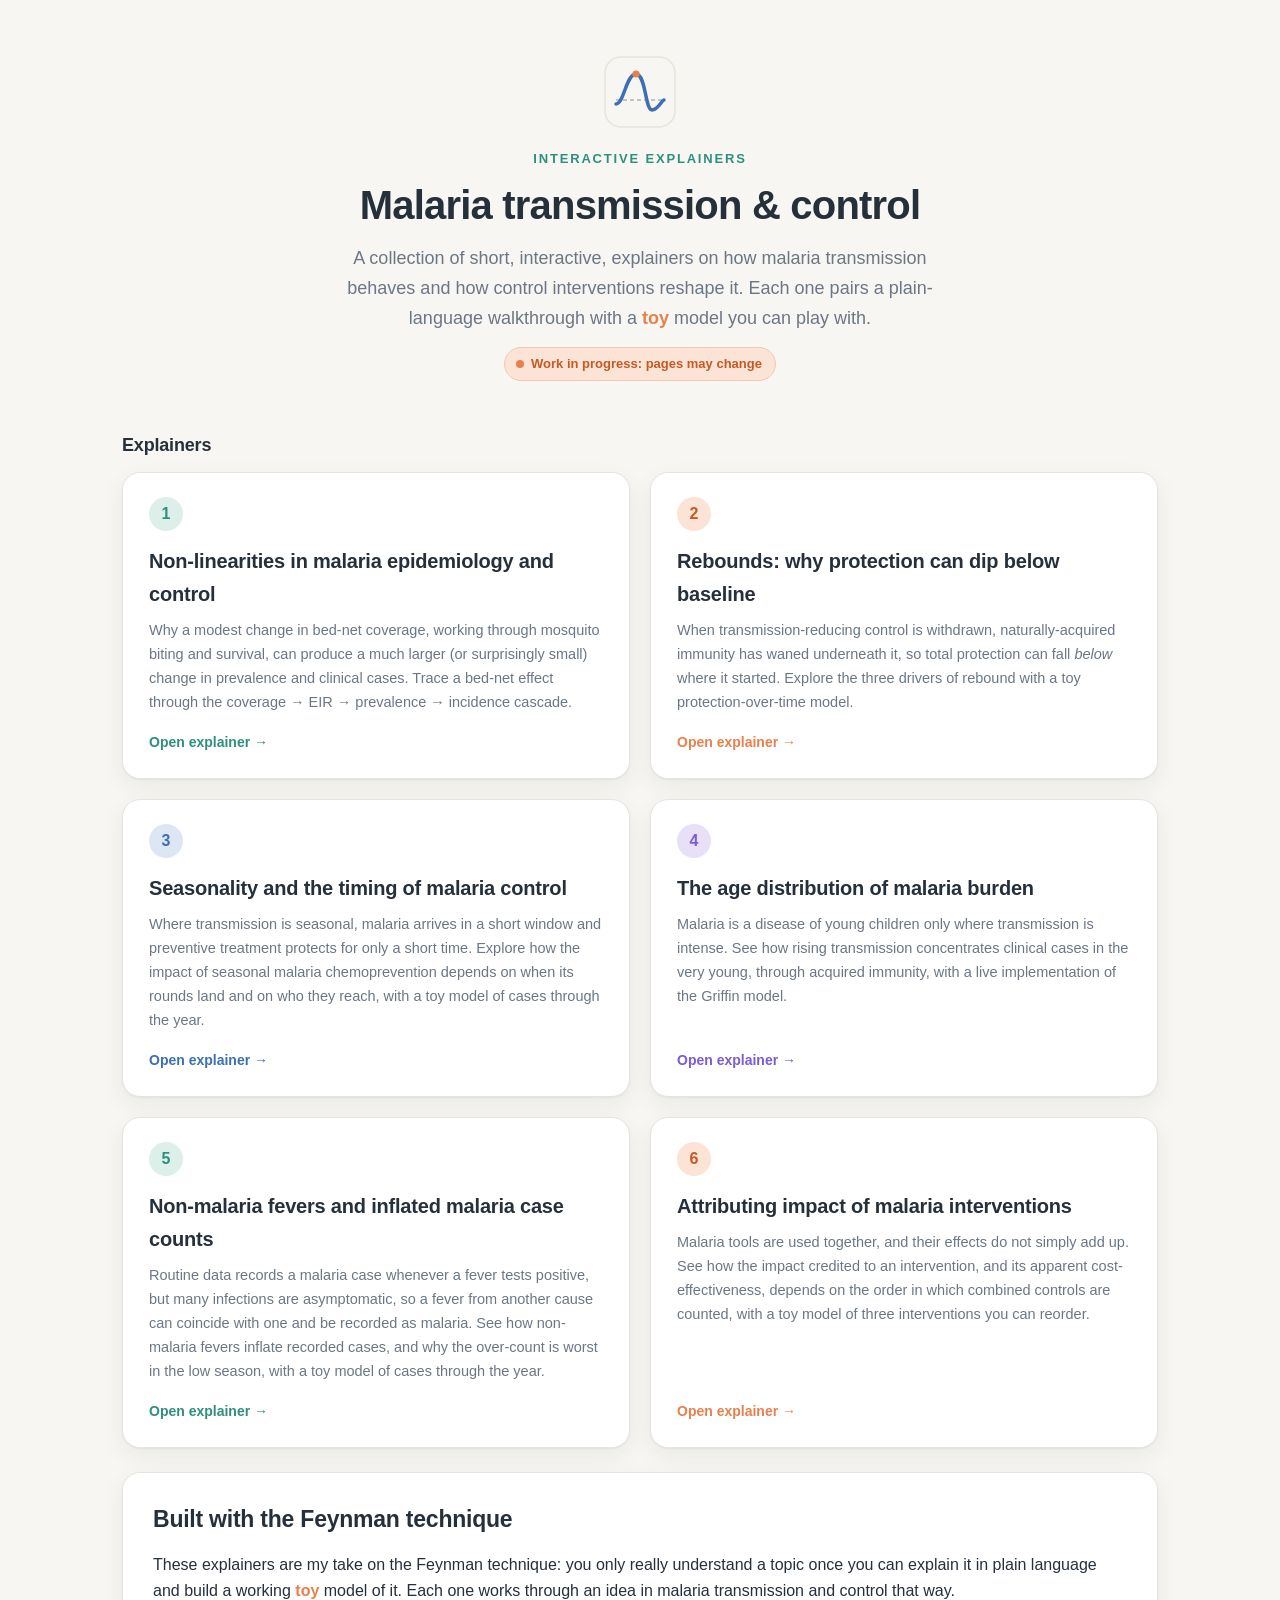
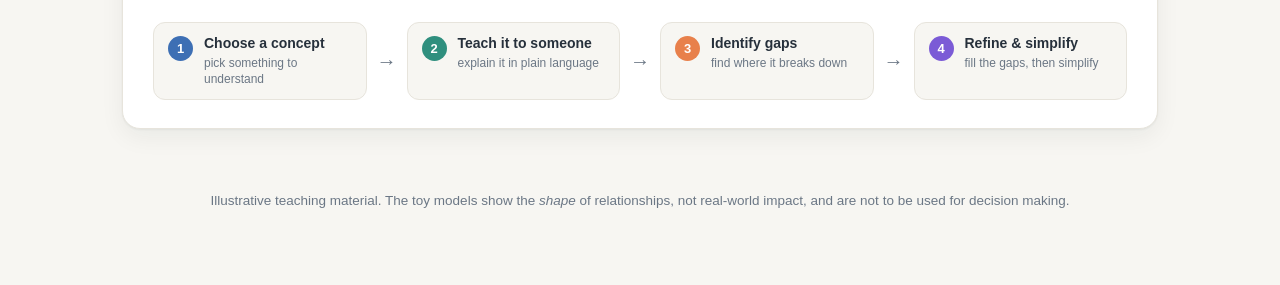
==== commit 714cefb3: "Resolve cross-explainer contradictions and correct a misattributed claim An audit across all six exp" ====
--- a/index.html
+++ b/index.html
@@ -35,7 +35,7 @@
     <a class="lesson-card" href="nonlinearities.html">
       <div class="lc-num">1</div>
       <h2>Non-linearities in malaria epidemiology and control</h2>
-      <p>Why a modest change in mosquito survival or bed-net coverage can produce a much larger (or surprisingly small) change in prevalence and clinical cases. Trace a bed-net effect through the EIR → prevalence → incidence cascade.</p>
+      <p>Why a modest change in bed-net coverage, working through mosquito biting and survival, can produce a much larger (or surprisingly small) change in prevalence and clinical cases. Trace a bed-net effect through the coverage → EIR → prevalence → incidence cascade.</p>
       <span class="go">Open explainer →</span>
     </a>
 
@@ -48,7 +48,7 @@
 
     <a class="lesson-card blue" href="seasonality.html">
       <div class="lc-num">3</div>
-      <h2>Seasonality and the timing of control</h2>
+      <h2>Seasonality and the timing of malaria control</h2>
       <p>Where transmission is seasonal, malaria arrives in a short window and preventive treatment protects for only a short time. Explore how the impact of seasonal malaria chemoprevention depends on when its rounds land and on who they reach, with a toy model of cases through the year.</p>
       <span class="go">Open explainer →</span>
     </a>
@@ -62,8 +62,8 @@
 
     <a class="lesson-card" href="nmf.html">
       <div class="lc-num">5</div>
-      <h2>Non-malaria fevers and inflated case counts</h2>
-      <p>Routine data records a malaria case whenever a fever tests positive, but many infections are asymptomatic and coincidental. See how non-malaria fevers inflate recorded cases, and why the over-count is worst in the low season, with a toy model of cases through the year.</p>
+      <h2>Non-malaria fevers and inflated malaria case counts</h2>
+      <p>Routine data records a malaria case whenever a fever tests positive, but many infections are asymptomatic, so a fever from another cause can coincide with one and be recorded as malaria. See how non-malaria fevers inflate recorded cases, and why the over-count is worst in the low season, with a toy model of cases through the year.</p>
       <span class="go">Open explainer →</span>
     </a>
 
--- a/styles.css
+++ b/styles.css
@@ -283,8 +283,11 @@
 .slider-block.season .val{color:var(--blue)}
 .slider-block.smc .val{color:var(--accent)}
 .slider-block.cover .val{color:#c45a25}
-/* the seasonality value is a word ("highly seasonal"), not a number: keep it on one
-   line at a size that sits with the label rather than dwarfing it */
+/* this value is a word rather than a number ("highly seasonal" on seasonality.html, and
+   "high, 47%" on nmf.html): keep it at a size that sits with the label rather than dwarfing
+   it. The row is allowed to wrap so a longer value cannot force horizontal page scroll on a
+   narrow viewport; the value itself still never breaks mid-phrase. */
+.slider-block.season > .slider-top{flex-wrap:wrap}
 .slider-block.season > .slider-top .val{font-size:16px;white-space:nowrap}
 #seasonality,#peakday{background:linear-gradient(90deg,var(--blue) 0%,var(--blue) var(--fill,0%),#c7d6ec var(--fill,0%),#c7d6ec 100%)}
 #seasonality::-webkit-slider-thumb,#peakday::-webkit-slider-thumb{border:3px solid var(--blue)}
